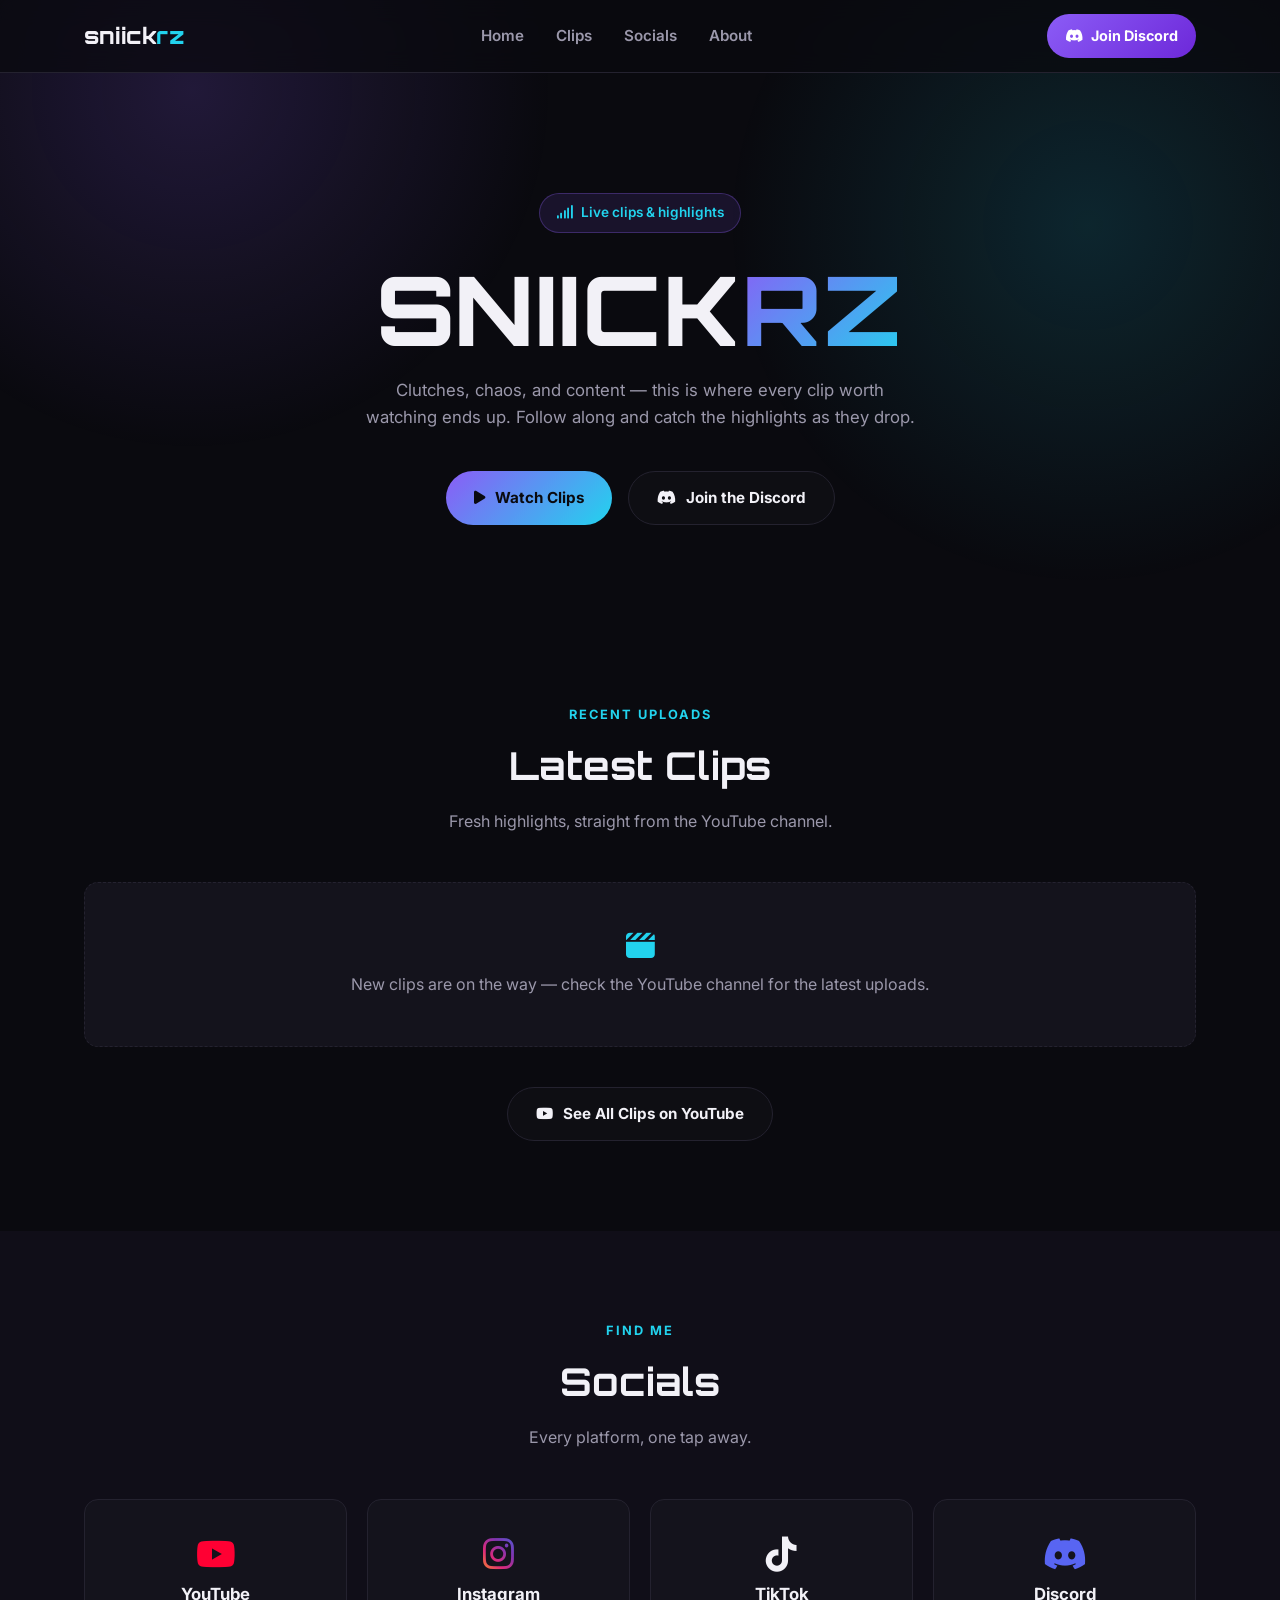
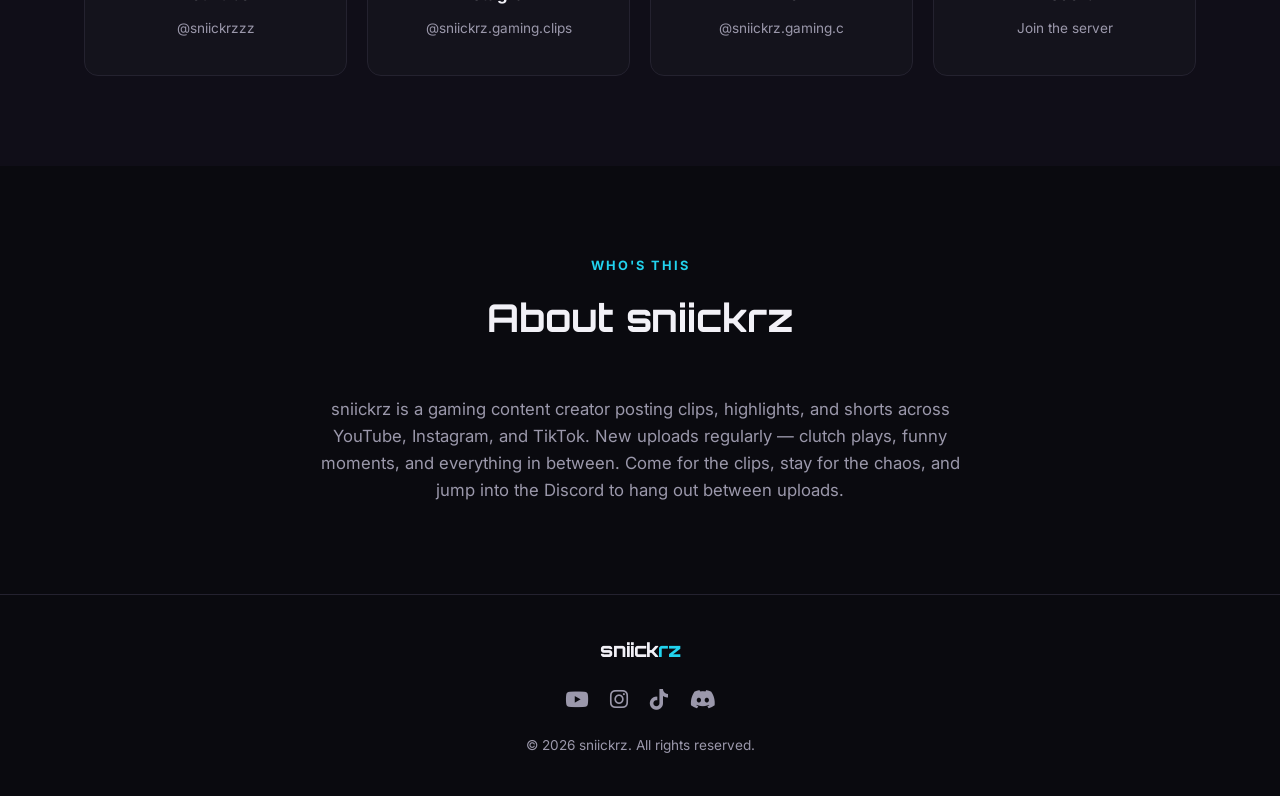
==== sniickrz/index.html @ ca279aa3 "Add sniickrz gaming portfolio site Dark-themed single-page site under /sniickrz with hero, an easy-t" ====
<!DOCTYPE html>
<html lang="en">
<head>
  <meta charset="UTF-8" />
  <meta name="viewport" content="width=device-width, initial-scale=1.0" />
  <title>sniickrz</title>
  <meta name="description" content="sniickrz — gaming clips, highlights, and socials all in one place." />
  <meta property="og:type" content="website" />
  <meta property="og:site_name" content="sniickrz" />
  <meta property="og:title" content="sniickrz" />
  <meta property="og:description" content="Gaming clips, highlights, and socials — all in one place." />
  <meta name="theme-color" content="#0a0a0f" />
  <link rel="preconnect" href="https://fonts.googleapis.com" />
  <link rel="preconnect" href="https://fonts.gstatic.com" crossorigin />
  <link href="https://fonts.googleapis.com/css2?family=Orbitron:wght@600;800&family=Inter:wght@400;500;600;700&display=swap" rel="stylesheet" />
  <link rel="stylesheet" href="https://cdnjs.cloudflare.com/ajax/libs/font-awesome/6.5.2/css/all.min.css" />
  <link rel="stylesheet" href="styles.css" />
</head>
<body>

<div class="bg-glow" aria-hidden="true"></div>

<!-- ── Header ── -->
<header id="header">
  <nav class="container nav">
    <a href="#home" class="nav-logo">sniick<span>rz</span></a>
    <ul class="nav-links" id="navLinks">
      <li><a href="#home">Home</a></li>
      <li><a href="#clips">Clips</a></li>
      <li><a href="#socials">Socials</a></li>
      <li><a href="#about">About</a></li>
    </ul>
    <a href="https://discord.gg/WZVdwDRKu" target="_blank" rel="noopener" class="nav-cta">
      <i class="fa-brands fa-discord"></i> <span>Join Discord</span>
    </a>
    <button class="nav-toggle" id="navToggle" aria-label="Toggle menu">
      <span></span><span></span><span></span>
    </button>
  </nav>
</header>

<main>

  <!-- ── Hero ── -->
  <section class="hero" id="home">
    <div class="container hero-inner">
      <div class="hero-badge"><i class="fa-solid fa-signal"></i> Live clips &amp; highlights</div>
      <h1 class="hero-title">SNIICK<span>RZ</span></h1>
      <p class="hero-sub">
        Clutches, chaos, and content — this is where every clip worth watching ends up.
        Follow along and catch the highlights as they drop.
      </p>
      <div class="hero-actions">
        <a href="#clips" class="btn btn-primary"><i class="fa-solid fa-play"></i> Watch Clips</a>
        <a href="https://discord.gg/WZVdwDRKu" target="_blank" rel="noopener" class="btn btn-outline">
          <i class="fa-brands fa-discord"></i> Join the Discord
        </a>
      </div>
    </div>
  </section>

  <!-- ── Clips ── -->
  <section class="section" id="clips">
    <div class="container">
      <div class="section-head">
        <span class="eyebrow">Recent Uploads</span>
        <h2>Latest Clips</h2>
        <p class="section-sub">Fresh highlights, straight from the YouTube channel.</p>
      </div>

      <div id="clipsGrid" class="clips-grid"><!-- injected by script.js --></div>

      <div class="clips-more">
        <a href="https://youtube.com/@sniickrzzz" target="_blank" rel="noopener" class="btn btn-outline">
          <i class="fa-brands fa-youtube"></i> See All Clips on YouTube
        </a>
      </div>
    </div>
  </section>

  <!-- ── Socials ── -->
  <section class="section section-alt" id="socials">
    <div class="container">
      <div class="section-head">
        <span class="eyebrow">Find Me</span>
        <h2>Socials</h2>
        <p class="section-sub">Every platform, one tap away.</p>
      </div>

      <div class="socials-grid">
        <a class="social-card social-youtube" href="https://youtube.com/@sniickrzzz" target="_blank" rel="noopener">
          <i class="fa-brands fa-youtube"></i>
          <span class="social-name">YouTube</span>
          <span class="social-handle">@sniickrzzz</span>
        </a>
        <a class="social-card social-instagram" href="https://www.instagram.com/sniickrz.gaming.clips" target="_blank" rel="noopener">
          <i class="fa-brands fa-instagram"></i>
          <span class="social-name">Instagram</span>
          <span class="social-handle">@sniickrz.gaming.clips</span>
        </a>
        <a class="social-card social-tiktok" href="https://www.tiktok.com/@sniickrz.gaming.c" target="_blank" rel="noopener">
          <i class="fa-brands fa-tiktok"></i>
          <span class="social-name">TikTok</span>
          <span class="social-handle">@sniickrz.gaming.c</span>
        </a>
        <a class="social-card social-discord" href="https://discord.gg/WZVdwDRKu" target="_blank" rel="noopener">
          <i class="fa-brands fa-discord"></i>
          <span class="social-name">Discord</span>
          <span class="social-handle">Join the server</span>
        </a>
      </div>
    </div>
  </section>

  <!-- ── About ── -->
  <section class="section" id="about">
    <div class="container about-inner">
      <div class="section-head">
        <span class="eyebrow">Who's This</span>
        <h2>About sniickrz</h2>
      </div>
      <p class="about-text">
        sniickrz is a gaming content creator posting clips, highlights, and shorts across
        YouTube, Instagram, and TikTok. New uploads regularly — clutch plays, funny moments,
        and everything in between. Come for the clips, stay for the chaos, and jump into the
        Discord to hang out between uploads.
      </p>
    </div>
  </section>

</main>

<!-- ── Footer ── -->
<footer class="footer">
  <div class="container footer-inner">
    <div class="footer-logo">sniick<span>rz</span></div>
    <div class="footer-socials">
      <a href="https://youtube.com/@sniickrzzz" target="_blank" rel="noopener" aria-label="YouTube"><i class="fa-brands fa-youtube"></i></a>
      <a href="https://www.instagram.com/sniickrz.gaming.clips" target="_blank" rel="noopener" aria-label="Instagram"><i class="fa-brands fa-instagram"></i></a>
      <a href="https://www.tiktok.com/@sniickrz.gaming.c" target="_blank" rel="noopener" aria-label="TikTok"><i class="fa-brands fa-tiktok"></i></a>
      <a href="https://discord.gg/WZVdwDRKu" target="_blank" rel="noopener" aria-label="Discord"><i class="fa-brands fa-discord"></i></a>
    </div>
    <p class="footer-copy">&copy; <span id="year"></span> sniickrz. All rights reserved.</p>
  </div>
</footer>

<script src="script.js"></script>
</body>
</html>
---- sniickrz/styles.css ----
:root {
  --bg: #0a0a0f;
  --bg-alt: #100e18;
  --card: #14131c;
  --card-border: #24222f;
  --text: #f2f1f7;
  --text-dim: #9b98ab;
  --accent: #8b5cf6;
  --accent-2: #22d3ee;
  --radius: 14px;
}

* { box-sizing: border-box; margin: 0; padding: 0; }

html { scroll-behavior: smooth; }

body {
  background: var(--bg);
  color: var(--text);
  font-family: 'Inter', system-ui, sans-serif;
  line-height: 1.6;
  overflow-x: hidden;
}

h1, h2, h3, .nav-logo, .footer-logo {
  font-family: 'Orbitron', 'Inter', sans-serif;
}

a { color: inherit; text-decoration: none; }
img { max-width: 100%; display: block; }
ul { list-style: none; }

.container {
  width: 100%;
  max-width: 1160px;
  margin: 0 auto;
  padding: 0 24px;
}

.bg-glow {
  position: fixed;
  inset: 0;
  z-index: -1;
  background:
    radial-gradient(600px circle at 15% 10%, rgba(139, 92, 246, 0.18), transparent 60%),
    radial-gradient(600px circle at 85% 25%, rgba(34, 211, 238, 0.14), transparent 60%);
  pointer-events: none;
}

/* ── Header ── */
#header {
  position: sticky;
  top: 0;
  z-index: 100;
  background: rgba(10, 10, 15, 0.75);
  backdrop-filter: blur(12px);
  border-bottom: 1px solid var(--card-border);
}

.nav {
  display: flex;
  align-items: center;
  justify-content: space-between;
  height: 72px;
  gap: 24px;
}

.nav-logo {
  font-size: 1.4rem;
  font-weight: 800;
  letter-spacing: 0.5px;
}
.nav-logo span { color: var(--accent-2); }

.nav-links {
  display: flex;
  gap: 32px;
  margin: 0 auto;
}
.nav-links a {
  font-weight: 600;
  font-size: 0.95rem;
  color: var(--text-dim);
  transition: color 0.2s ease;
}
.nav-links a:hover { color: var(--text); }

.nav-cta {
  display: inline-flex;
  align-items: center;
  gap: 8px;
  background: linear-gradient(135deg, var(--accent), #6d28d9);
  color: #fff;
  font-weight: 700;
  font-size: 0.9rem;
  padding: 10px 18px;
  border-radius: 999px;
  white-space: nowrap;
  transition: transform 0.2s ease, box-shadow 0.2s ease;
}
.nav-cta:hover {
  transform: translateY(-1px);
  box-shadow: 0 8px 24px rgba(139, 92, 246, 0.35);
}

.nav-toggle {
  display: none;
  flex-direction: column;
  gap: 5px;
  background: none;
  border: none;
  cursor: pointer;
  padding: 8px;
}
.nav-toggle span {
  width: 24px;
  height: 2px;
  background: var(--text);
  border-radius: 2px;
}

/* ── Hero ── */
.hero {
  padding: 120px 0 90px;
  text-align: center;
}

.hero-badge {
  display: inline-flex;
  align-items: center;
  gap: 8px;
  background: rgba(139, 92, 246, 0.12);
  border: 1px solid rgba(139, 92, 246, 0.3);
  color: var(--accent-2);
  font-size: 0.85rem;
  font-weight: 600;
  padding: 8px 16px;
  border-radius: 999px;
  margin-bottom: 28px;
}

.hero-title {
  font-size: clamp(3rem, 9vw, 6rem);
  font-weight: 800;
  letter-spacing: 2px;
  line-height: 1;
  margin-bottom: 20px;
}
.hero-title span {
  background: linear-gradient(135deg, var(--accent), var(--accent-2));
  -webkit-background-clip: text;
  background-clip: text;
  color: transparent;
}

.hero-sub {
  max-width: 560px;
  margin: 0 auto 40px;
  color: var(--text-dim);
  font-size: 1.05rem;
}

.hero-actions {
  display: flex;
  justify-content: center;
  gap: 16px;
  flex-wrap: wrap;
}

.btn {
  display: inline-flex;
  align-items: center;
  gap: 10px;
  padding: 14px 28px;
  border-radius: 999px;
  font-weight: 700;
  font-size: 0.95rem;
  transition: transform 0.2s ease, box-shadow 0.2s ease, background 0.2s ease;
}
.btn-primary {
  background: linear-gradient(135deg, var(--accent), var(--accent-2));
  color: #0a0a0f;
}
.btn-primary:hover { transform: translateY(-2px); box-shadow: 0 10px 30px rgba(139, 92, 246, 0.4); }
.btn-outline {
  border: 1px solid var(--card-border);
  color: var(--text);
  background: rgba(255, 255, 255, 0.02);
}
.btn-outline:hover { border-color: var(--accent); background: rgba(139, 92, 246, 0.08); }

/* ── Sections ── */
.section { padding: 90px 0; }
.section-alt { background: var(--bg-alt); }

.section-head {
  text-align: center;
  max-width: 560px;
  margin: 0 auto 48px;
}
.eyebrow {
  display: block;
  color: var(--accent-2);
  font-weight: 700;
  font-size: 0.8rem;
  letter-spacing: 2px;
  text-transform: uppercase;
  margin-bottom: 10px;
}
.section-head h2 {
  font-size: clamp(1.8rem, 4vw, 2.4rem);
  margin-bottom: 12px;
}
.section-sub { color: var(--text-dim); }

/* ── Clips ── */
.clips-grid {
  display: grid;
  grid-template-columns: repeat(auto-fit, minmax(280px, 1fr));
  gap: 24px;
}

.clip-card {
  background: var(--card);
  border: 1px solid var(--card-border);
  border-radius: var(--radius);
  overflow: hidden;
  transition: transform 0.25s ease, border-color 0.25s ease;
}
.clip-card:hover { transform: translateY(-4px); border-color: var(--accent); }

.clip-frame {
  position: relative;
  width: 100%;
  aspect-ratio: 16 / 9;
  background: #000;
}
.clip-frame iframe {
  position: absolute;
  inset: 0;
  width: 100%;
  height: 100%;
  border: 0;
}

.clip-title {
  padding: 16px 18px;
  font-weight: 600;
  font-size: 0.95rem;
}

.clips-empty {
  grid-column: 1 / -1;
  text-align: center;
  padding: 48px 24px;
  background: var(--card);
  border: 1px dashed var(--card-border);
  border-radius: var(--radius);
  color: var(--text-dim);
}
.clips-empty i { font-size: 1.8rem; color: var(--accent-2); margin-bottom: 12px; display: block; }

.clips-more {
  display: flex;
  justify-content: center;
  margin-top: 40px;
}

/* ── Socials ── */
.socials-grid {
  display: grid;
  grid-template-columns: repeat(auto-fit, minmax(220px, 1fr));
  gap: 20px;
}

.social-card {
  display: flex;
  flex-direction: column;
  align-items: center;
  gap: 10px;
  text-align: center;
  background: var(--card);
  border: 1px solid var(--card-border);
  border-radius: var(--radius);
  padding: 36px 20px;
  transition: transform 0.25s ease, border-color 0.25s ease, background 0.25s ease;
}
.social-card i { font-size: 2.2rem; }
.social-name { font-weight: 700; font-size: 1.05rem; }
.social-handle { color: var(--text-dim); font-size: 0.85rem; }

.social-card:hover { transform: translateY(-4px); }
.social-youtube:hover { border-color: #ff0033; }
.social-youtube i { color: #ff0033; }
.social-instagram:hover { border-color: #e1306c; }
.social-instagram i {
  background: linear-gradient(45deg, #f58529, #dd2a7b, #8134af, #515bd4);
  -webkit-background-clip: text;
  background-clip: text;
  color: transparent;
}
.social-tiktok:hover { border-color: var(--accent-2); }
.social-tiktok i { color: var(--text); }
.social-discord:hover { border-color: #5865f2; }
.social-discord i { color: #5865f2; }

/* ── About ── */
.about-inner { max-width: 720px; text-align: center; }
.about-text { color: var(--text-dim); font-size: 1.05rem; }

/* ── Footer ── */
.footer {
  border-top: 1px solid var(--card-border);
  padding: 40px 0;
}
.footer-inner {
  display: flex;
  flex-direction: column;
  align-items: center;
  gap: 18px;
  text-align: center;
}
.footer-logo { font-size: 1.2rem; font-weight: 800; }
.footer-logo span { color: var(--accent-2); }
.footer-socials { display: flex; gap: 22px; font-size: 1.3rem; }
.footer-socials a { color: var(--text-dim); transition: color 0.2s ease; }
.footer-socials a:hover { color: var(--accent-2); }
.footer-copy { color: var(--text-dim); font-size: 0.85rem; }

/* ── Responsive ── */
@media (max-width: 800px) {
  .nav-links {
    position: absolute;
    top: 72px;
    left: 0;
    right: 0;
    flex-direction: column;
    background: rgba(10, 10, 15, 0.98);
    border-bottom: 1px solid var(--card-border);
    padding: 20px 24px;
    gap: 18px;
    display: none;
  }
  .nav-links.open { display: flex; }
  .nav-cta span { display: none; }
  .nav-toggle { display: flex; }
  .hero { padding: 90px 0 60px; }
  .section { padding: 64px 0; }
}
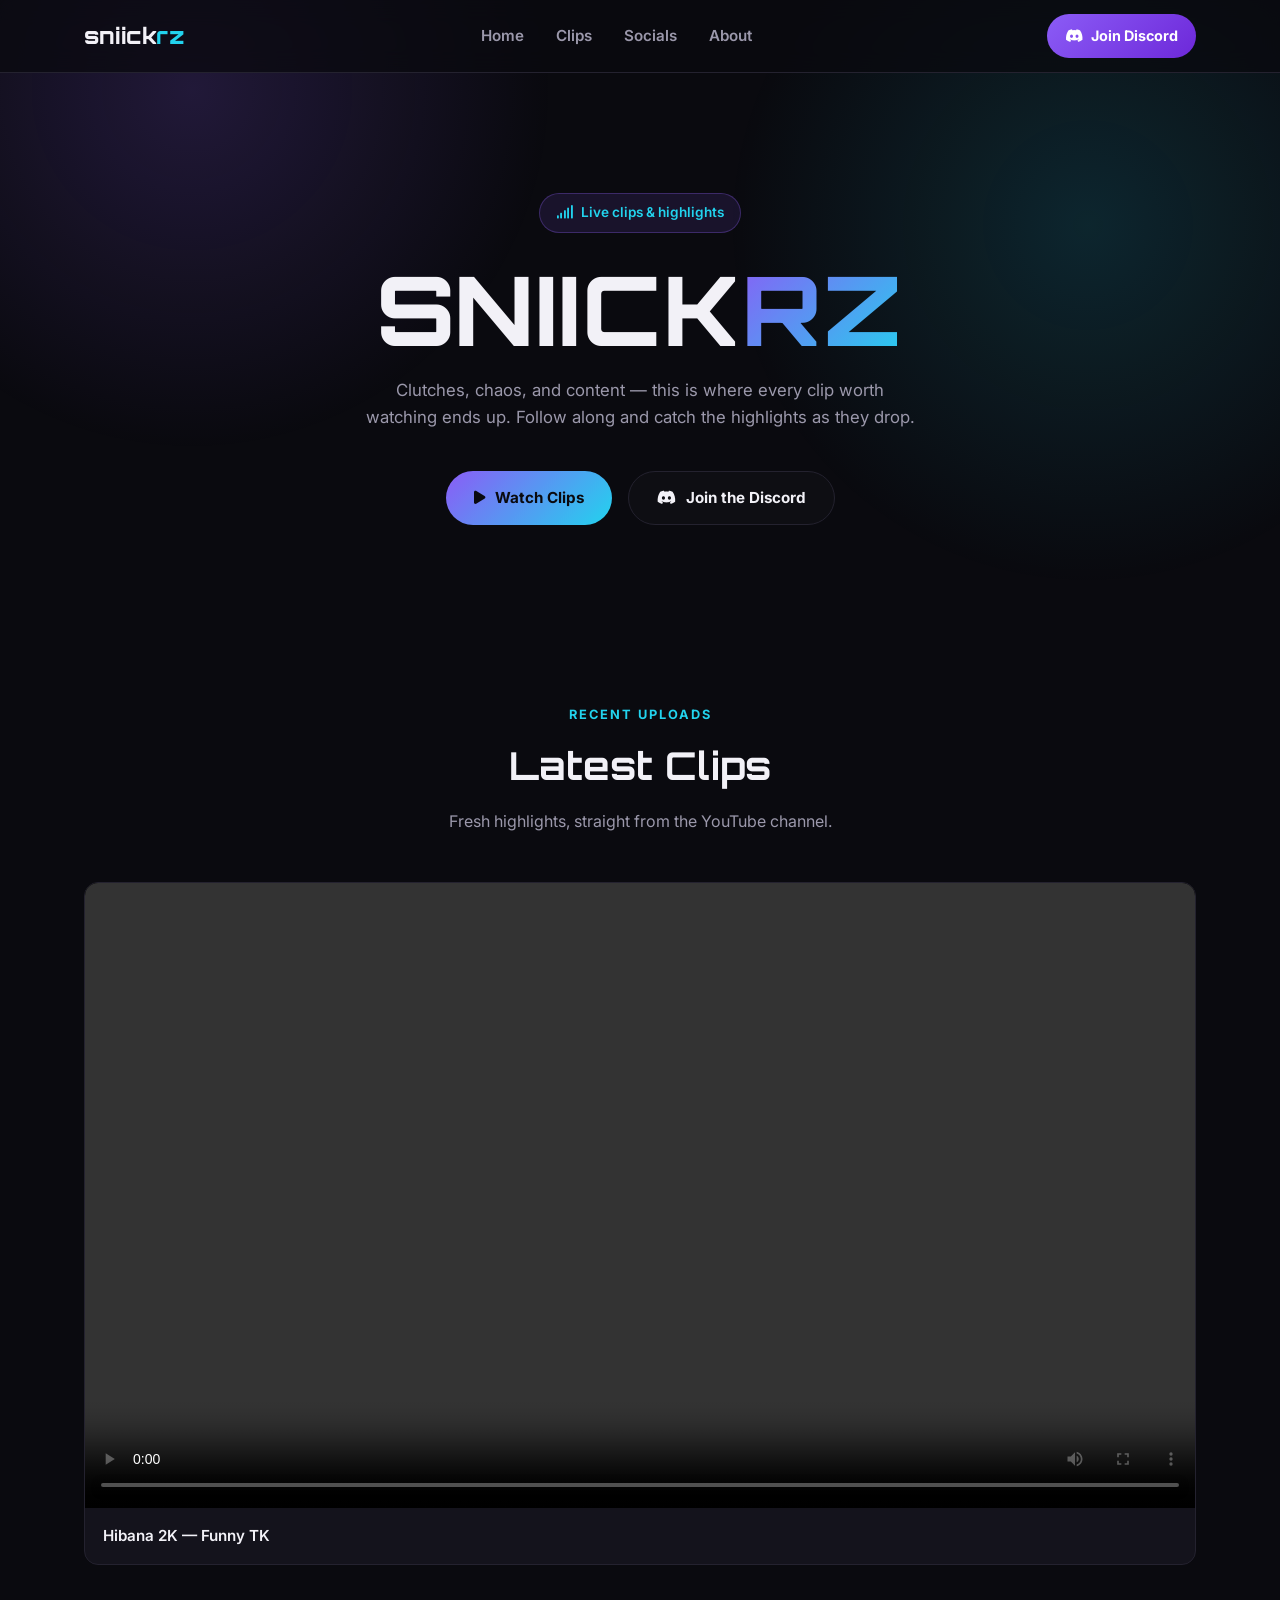
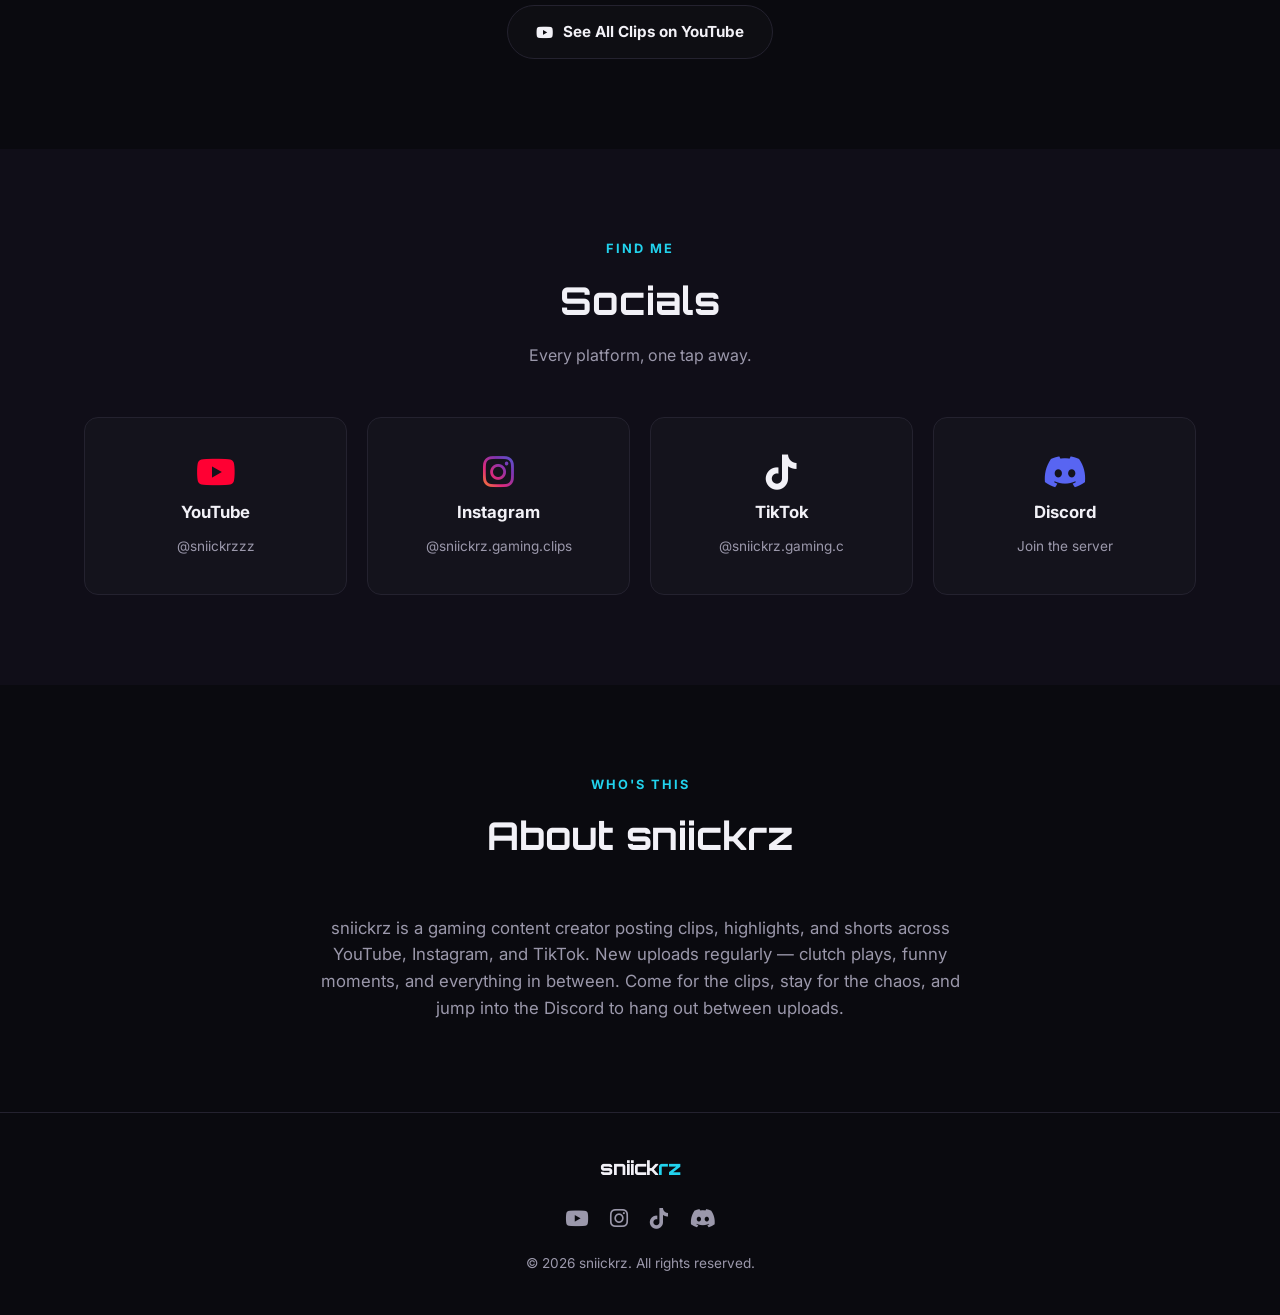
==== commit 0da374da: "Add Metricool website tracking script to sniickrz site Co-Authored-By: Claude Sonnet 5 <noreply@anth" ====
--- a/sniickrz/index.html
+++ b/sniickrz/index.html
@@ -15,6 +15,7 @@
   <link href="https://fonts.googleapis.com/css2?family=Orbitron:wght@600;800&family=Inter:wght@400;500;600;700&display=swap" rel="stylesheet" />
   <link rel="stylesheet" href="https://cdnjs.cloudflare.com/ajax/libs/font-awesome/6.5.2/css/all.min.css" />
   <link rel="stylesheet" href="styles.css" />
+  <script>function loadScript(a){var b=document.getElementsByTagName("head")[0],c=document.createElement("script");c.type="text/javascript",c.src="https://tracker.metricool.com/resources/be.js",c.onreadystatechange=a,c.onload=a,b.appendChild(c)}loadScript(function(){beTracker.t({hash:"56002f789081466b25d50bdbba7c5812"})});</script>
 </head>
 <body>
 
--- a/sniickrz/styles.css
+++ b/sniickrz/styles.css
@@ -235,12 +235,14 @@
   aspect-ratio: 16 / 9;
   background: #000;
 }
-.clip-frame iframe {
+.clip-frame iframe,
+.clip-frame video {
   position: absolute;
   inset: 0;
   width: 100%;
   height: 100%;
   border: 0;
+  background: #000;
 }
 
 .clip-title {
